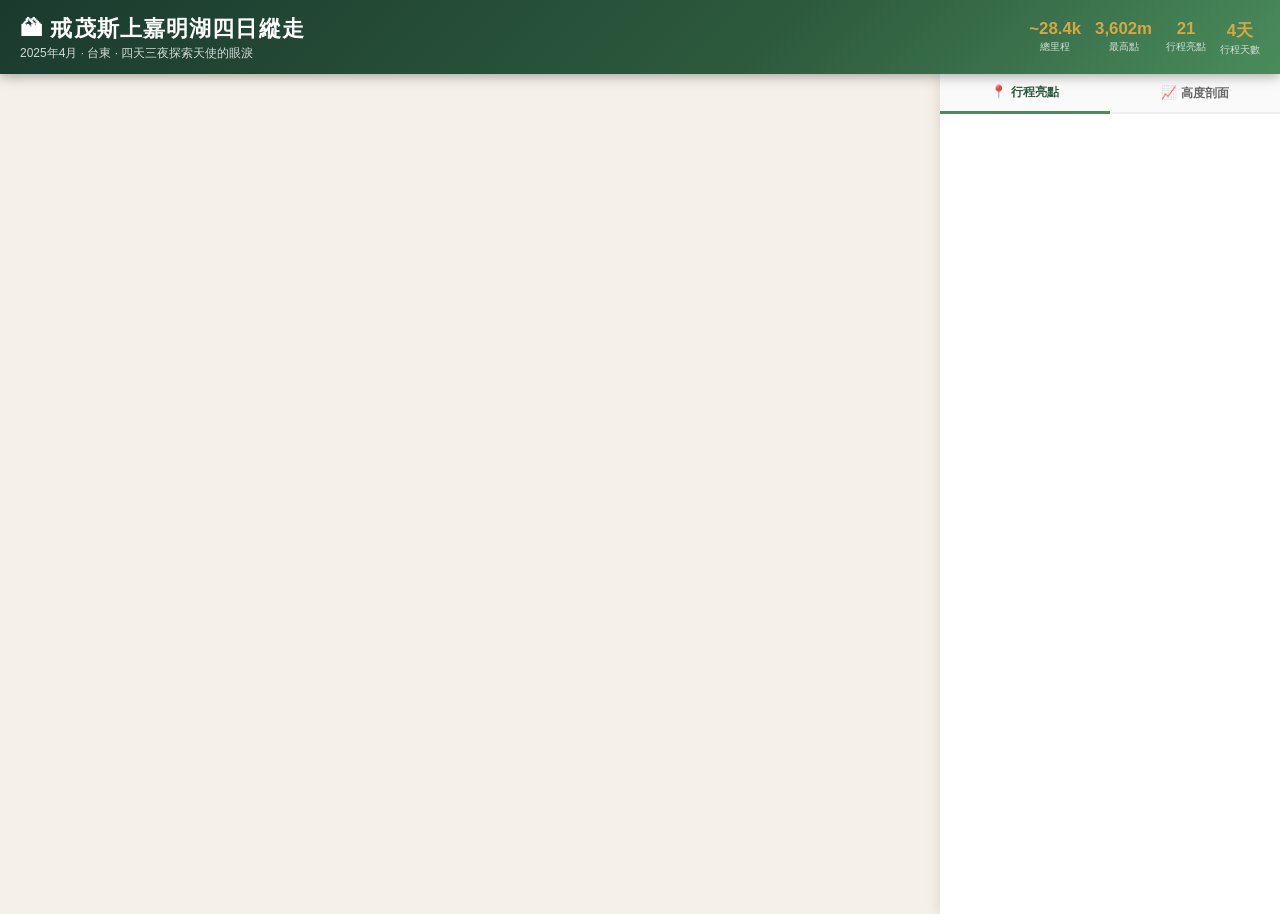
==== jiaminglake.html @ 5e531844 "Add files via upload" ====
<!DOCTYPE html>
<html lang="zh-TW">
<head>
<meta charset="UTF-8">
<meta name="viewport" content="width=device-width, initial-scale=1.0">
<title>2025 戒茂斯上嘉明湖四日縱走</title>
<link rel="stylesheet" href="https://cdnjs.cloudflare.com/ajax/libs/leaflet/1.9.4/leaflet.min.css"/>
<link rel="stylesheet" href="jiaminglake.css"/>
</head>
<body>
<header class="site-header">
  <div class="header-title">
    <h1>🏔 戒茂斯上嘉明湖四日縱走</h1>
    <p>2025年4月 · 台東 · 四天三夜探索天使的眼淚</p>
  </div>
  <div class="header-stats">
    <div class="stat"><span class="stat-val">~28.4k</span><span class="stat-lbl">總里程</span></div>
    <div class="stat"><span class="stat-val">3,602m</span><span class="stat-lbl">最高點</span></div>
    <div class="stat"><span class="stat-val">21</span><span class="stat-lbl">行程亮點</span></div>
    <div class="stat"><span class="stat-val">4天</span><span class="stat-lbl">行程天數</span></div>
  </div>
</header>

<div class="app">
  <div id="map"></div>
  <aside class="side" id="side-panel">
    <div class="tabs">
      <button class="tab-btn active" data-tab="waypoints">📍 行程亮點</button>
      <button class="tab-btn" data-tab="elevation">📈 高度剖面</button>
    </div>
    <div class="tab-pane active" id="tab-waypoints"><div class="wp-list" id="wp-list"></div></div>
    <div class="tab-pane" id="tab-elevation" style="flex-direction:column">
      <div class="chart-wrap">
        <h4>
          ⛰ 高度剖面
          <span class="chart-hint" id="chart-hint">點擊地標可標記於此</span>
        </h4>
        <div class="chart-container">
          <canvas id="elev-chart"></canvas>
          <svg id="chart-overlay"></svg>
        </div>
      </div>
      <div id="elev-wp-detail" style="display:none;padding:12px 14px 14px;border-top:1px solid #eee;flex:1;overflow-y:auto;">
        <div style="display:flex;align-items:flex-start;gap:10px;margin-bottom:8px;">
          <div id="elev-wp-dot" style="width:32px;height:32px;border-radius:50%;flex-shrink:0;display:flex;align-items:center;justify-content:center;font-size:.62rem;font-weight:700;color:#fff;margin-top:2px;"></div>
          <div style="flex:1;min-width:0;">
            <div id="elev-wp-name" style="font-size:.95rem;font-weight:700;color:var(--forest);line-height:1.3;"></div>
            <div id="elev-wp-meta" style="font-size:.72rem;color:var(--muted);margin-top:3px;display:flex;gap:10px;flex-wrap:wrap;"></div>
          </div>
          <div class="elev-wp-nav">
            <button id="elev-nav-prev" class="wp-nav-btn" aria-label="上一點">‹<span class="wp-nav-label"> 上一點</span></button>
            <button id="elev-nav-next" class="wp-nav-btn" aria-label="下一點"><span class="wp-nav-label">下一點 </span>›</button>
          </div>
        </div>
        <div id="elev-wp-desc" style="font-size:.78rem;color:#444;line-height:1.7;"></div>

        <!-- 高度剖面彈窗自己的照片區塊 (與照片彈窗各自獨立) -->
        <div style="margin-top:14px;">
          <div id="elev-photo-img-wrap" class="photo-img-wrap">
            <button class="photo-nav prev" id="elev-photo-prev" aria-label="上一張">&#8249;</button>
            <img id="elev-photo-img" src="" alt="">
            <button class="photo-nav next" id="elev-photo-next" aria-label="下一張">&#8250;</button>
            <button id="elev-photo-add-btn" class="photo-add-floating-btn" title="新增此標記點的照片">➕</button>
            <button id="elev-photo-edit-btn" class="photo-edit-floating-btn" title="編輯這張照片">✏️</button>
            <button id="elev-photo-delete-btn" class="photo-delete-floating-btn" title="刪除此張照片">🗑</button>
          </div>
          <div id="elev-photo-dots" class="photo-dots-row"></div>
          <div class="photo-content-wrap">
            <div id="elev-photo-title"></div>
            <div id="elev-photo-body"></div>
          </div>
        </div>
      </div>
      <div id="elev-wp-empty" style="padding:24px 14px;text-align:center;color:var(--muted);font-size:.78rem;flex:1;display:flex;align-items:center;justify-content:center;">
        👆 點擊任一地標，在此查看詳細資訊
      </div>
    </div>
  </aside>
</div>
<button class="drawer-toggle" id="drawer-toggle">📋</button>

<!-- Photo Modal -->
<div id="photo-modal" role="dialog" aria-modal="true">
  <div id="photo-modal-box">
    <!-- 頂部 Header -->
    <div id="photo-modal-header">
      <div id="photo-modal-title-wrap">
        <h2 id="photo-modal-title"></h2>
        <div id="photo-modal-meta"></div>
      </div>
      <div id="photo-modal-nav">
        <button id="wp-nav-prev" class="wp-nav-btn" aria-label="上一點">‹<span class="wp-nav-label"> 上一點</span></button>
        <button id="wp-nav-next" class="wp-nav-btn" aria-label="下一點"><span class="wp-nav-label">下一點 </span>›</button>
        <button id="btn-open-edit-modal" class="wp-nav-btn" aria-label="編輯地標">✏️<span class="wp-nav-label"> 編輯</span></button>
      </div>
      <button id="photo-modal-close" aria-label="關閉">✕</button>
    </div>
    
    <!-- 滾動內容區域 -->
    <div id="photo-modal-scrollable">
      <!-- 地標描述 (獨立段落) -->
      <div id="photo-modal-desc" class="waypoint-description"></div>

      <!-- 照片展示區 -->
      <div id="photo-modal-img-wrap" class="photo-img-wrap">
        <button class="photo-nav prev" id="photo-prev" aria-label="上一張">&#8249;</button>
        <img id="photo-modal-img" src="" alt="">
        <button class="photo-nav next" id="photo-next" aria-label="下一張">&#8250;</button>
        <!-- 新增此標記點的照片 (照片上浮動按鈕) -->
        <button id="btn-open-upload-modal" class="photo-add-floating-btn" title="新增此標記點的照片">➕</button>
        <!-- 編輯這張照片 (照片上浮動按鈕) -->
        <button id="photo-modal-edit-btn" class="photo-edit-floating-btn" title="編輯這張照片">✏️</button>
        <!-- 刪除此張照片 (照片上浮動按鈕) -->
        <button id="photo-modal-delete-btn" class="photo-delete-floating-btn" title="刪除此張照片">🗑</button>
      </div>

      <!-- 點點 (盡量貼近照片) -->
      <div id="photo-modal-dots" class="photo-dots-row"></div>

      <!-- 照片標題與照片段落文案 (貼近照片) -->
      <div class="photo-content-wrap">
        <div id="photo-modal-photo-title"></div>
        <div id="photo-modal-photo-body"></div>
      </div>
    </div>
  </div>
</div>

<!-- Upload Photo Modal (上傳照片 Popup) -->
<div id="upload-modal" role="dialog" aria-modal="true">
  <div id="upload-modal-box">
    <button id="upload-modal-close" aria-label="關閉">✕</button>
    <h3>➕ 新增地標照片</h3>
    <div class="form-group">
      <label for="upload-image">選擇照片</label>
      <input type="file" id="upload-image" accept="image/*" />
    </div>
    <div class="form-group">
      <label for="upload-drive-url">或貼上 Google Drive 檔案分享連結（選填，二擇一）</label>
      <input type="text" id="upload-drive-url" placeholder="https://drive.google.com/file/d/xxxx/view" />
    </div>
    <div class="form-group">
      <label for="upload-title">照片標題</label>
      <input type="text" id="upload-title" placeholder="例如: 登頂紀念、登山口合照" />
    </div>
    <div class="form-group">
      <label for="upload-body">說明文案</label>
      <textarea id="upload-body" placeholder="請輸入對該照片的說明或文字紀錄..."></textarea>
    </div>
    <button id="upload-submit" class="btn-submit">上傳並存檔</button>
    <div id="upload-status" class="upload-status"></div>
  </div>
</div>

<!-- Edit Waypoint Modal (編輯地標 Popup) -->
<div id="edit-modal" role="dialog" aria-modal="true">
  <div id="edit-modal-box">
    <button id="edit-modal-close" aria-label="關閉">✕</button>
    <h3>✏️ 編輯地標</h3>
    <div class="form-group">
      <label for="edit-name">地標名稱</label>
      <input type="text" id="edit-name" />
    </div>
    <div class="form-group">
      <label for="edit-day">所屬天數</label>
      <select id="edit-day">
        <option value="D0">D0 交通日</option>
        <option value="D1">D1 戒茂斯段</option>
        <option value="D2">D2 向上深入</option>
        <option value="D3">D3 嘉明湖日</option>
        <option value="D4">D4 向陽下撤</option>
      </select>
    </div>
    <div class="form-group">
      <label for="edit-time">時間</label>
      <input type="text" id="edit-time" placeholder="例如: 8:00" />
    </div>
    <div class="form-group">
      <label for="edit-km">里程 (km)</label>
      <input type="text" id="edit-km" placeholder="例如: 10.2k" />
    </div>
    <div class="form-group">
      <label for="edit-elevation">海拔</label>
      <input type="text" id="edit-elevation" placeholder="例如: 2771m" />
    </div>
    <div class="form-group">
      <label for="edit-desc">故事內容</label>
      <textarea id="edit-desc" class="tall"></textarea>
    </div>
    <button id="edit-submit" class="btn-submit">儲存修改</button>
    <div id="edit-status" class="upload-status"></div>
  </div>
</div>

<!-- Edit Photo Modal (編輯照片 Popup) -->
<div id="edit-photo-modal" role="dialog" aria-modal="true">
  <div id="edit-photo-modal-box">
    <button id="edit-photo-modal-close" aria-label="關閉">✕</button>
    <h3>✏️ 編輯照片</h3>
    <div class="form-group">
      <label for="edit-photo-image">更換照片（選填，留空則保留原圖）</label>
      <input type="file" id="edit-photo-image" accept="image/*" />
    </div>
    <div class="form-group">
      <label for="edit-photo-drive-url">或貼上 Google Drive 檔案分享連結（選填，二擇一）</label>
      <input type="text" id="edit-photo-drive-url" placeholder="https://drive.google.com/file/d/xxxx/view" />
    </div>
    <div class="form-group">
      <label for="edit-photo-title">照片標題</label>
      <input type="text" id="edit-photo-title" placeholder="例如: 登頂紀念、登山口合照" />
    </div>
    <div class="form-group">
      <label for="edit-photo-body">說明文案</label>
      <textarea id="edit-photo-body" placeholder="請輸入對該照片的說明或文字紀錄..."></textarea>
    </div>
    <button id="edit-photo-submit" class="btn-submit">儲存修改</button>
    <div id="edit-photo-status" class="upload-status"></div>
  </div>
</div>

<!-- Libraries -->
<script src="https://cdnjs.cloudflare.com/ajax/libs/leaflet/1.9.4/leaflet.min.js"></script>
<script src="https://cdnjs.cloudflare.com/ajax/libs/Chart.js/4.4.1/chart.umd.min.js"></script>
<!-- Data (generated by: node build.js) -->
<script src="waypoint-data.js"></script>
<!-- App -->
<script src="jiaminglake.js"></script>
</body>
</html>
---- jiaminglake.css ----
*,
*::before,
*::after {
  box-sizing: border-box;
  margin: 0;
  padding: 0
}

:root {
  --forest: #1a3a2e;
  --peak: #2d5a3d;
  --trail: #4a8c5c;
  --cream: #f5f0e8;
  --text: #2c2c2c;
  --muted: #666;
  --accent: #d4a843;
}

html,
body {
  height: 100%;
  font-family: "Noto Sans TC", "PingFang TC", "Microsoft JhengHei", sans-serif;
  background: var(--cream);
  color: var(--text)
}

.site-header {
  background: linear-gradient(135deg, var(--forest) 0%, var(--peak) 60%, var(--trail) 100%);
  color: #fff;
  padding: 14px 20px 12px;
  display: flex;
  align-items: center;
  justify-content: space-between;
  gap: 12px;
  flex-wrap: wrap;
  box-shadow: 0 2px 12px rgba(0, 0, 0, .35);
  position: relative;
  z-index: 900;
}

.header-title h1 {
  font-size: clamp(1rem, 3vw, 1.4rem);
  font-weight: 700;
  letter-spacing: .05em;
  line-height: 1.3
}

.header-title p {
  font-size: .75rem;
  opacity: .8;
  margin-top: 2px
}

.header-stats {
  display: flex;
  gap: 14px;
  flex-wrap: wrap
}

.stat {
  text-align: center
}

.stat-val {
  font-size: 1.05rem;
  font-weight: 700;
  color: var(--accent)
}

.stat-lbl {
  font-size: .65rem;
  opacity: .75;
  display: block;
  margin-top: 1px
}

.app {
  display: flex;
  flex-direction: column;
  height: calc(100vh - 56px)
}

@media(min-width:768px) {
  .app {
    flex-direction: row;
    height: calc(100vh - 60px)
  }
}

#map {
  flex: 1;
  min-height: 300px
}

.side {
  width: 100%;
  background: #fff;
  display: flex;
  flex-direction: column;
  box-shadow: -2px 0 12px rgba(0, 0, 0, .1);
  overflow: hidden;
}

@media(min-width:768px) {
  .side {
    width: 340px;
    min-width: 280px;
    max-width: 380px
  }
}

.tabs {
  display: flex;
  border-bottom: 2px solid #eee;
  background: #fafafa
}

.tab-btn {
  flex: 1;
  padding: 10px 4px;
  font-size: .78rem;
  font-weight: 600;
  border: none;
  background: none;
  cursor: pointer;
  color: var(--muted);
}

.tab-btn.active {
  color: var(--peak);
  border-bottom: 3px solid var(--trail);
  margin-bottom: -2px
}

.tab-pane {
  display: none;
  flex: 1;
  overflow-y: auto;
  flex-direction: column
}

.tab-pane.active {
  display: flex
}

.chart-wrap {
  padding: 14px 14px 4px;
  flex-shrink: 0;
  position: relative
}

.chart-wrap h4 {
  font-size: .8rem;
  color: var(--muted);
  margin-bottom: 6px;
  font-weight: 600;
  display: flex;
  align-items: center;
  justify-content: space-between;
  flex-wrap: wrap;
  gap: 4px
}

.chart-hint {
  font-size: .7rem;
  color: var(--muted);
  font-weight: 400
}

.chart-container {
  position: relative;
  height: 150px
}

#elev-chart {
  width: 100% !important;
  height: 150px !important
}

/* overlay for markers */
#chart-overlay {
  position: absolute;
  top: 0;
  left: 0;
  width: 100%;
  height: 100%;
  pointer-events: none;
  overflow: visible
}

.wp-list {
  padding: 0 10px 10px
}

.day-group {
  margin-top: 12px
}

.day-label {
  font-size: .7rem;
  font-weight: 700;
  letter-spacing: .08em;
  color: #fff;
  padding: 3px 10px;
  border-radius: 20px;
  display: inline-block;
  margin-bottom: 6px;
}

.wp-card {
  display: flex;
  align-items: flex-start;
  gap: 10px;
  padding: 9px 10px;
  border-radius: 8px;
  cursor: pointer;
  transition: background .15s;
  border: 1px solid transparent;
  margin-bottom: 4px;
}

.wp-card:hover,
.wp-card.active {
  background: var(--cream);
  border-color: #ddd
}

.wp-dot {
  width: 30px;
  height: 30px;
  border-radius: 50%;
  flex-shrink: 0;
  display: flex;
  align-items: center;
  justify-content: center;
  font-size: .62rem;
  font-weight: 700;
  color: #fff;
}

.wp-info {
  flex: 1;
  min-width: 0
}

.wp-name {
  font-size: .82rem;
  font-weight: 700;
  line-height: 1.3
}

.wp-meta {
  font-size: .7rem;
  color: var(--muted);
  margin-top: 2px;
  display: flex;
  gap: 8px;
  flex-wrap: wrap
}

.wp-desc {
  font-size: .72rem;
  color: #555;
  margin-top: 3px
}

.lf-popup-title {
  font-weight: 700;
  font-size: .9rem;
  color: var(--forest);
  margin-bottom: 4px
}

.lf-popup-row {
  font-size: .78rem;
  color: #444;
  margin: 2px 0
}

.lf-popup-desc {
  font-size: .75rem;
  color: #666;
  margin-top: 6px;
  font-style: italic;
  border-top: 1px solid #eee;
  padding-top: 6px
}

/* Photo Modal Redesign */
#photo-modal {
  display: none;
  position: fixed;
  inset: 0;
  z-index: 2000;
  background: rgba(0, 0, 0, 0.45);
  backdrop-filter: blur(4px);
  align-items: center;
  justify-content: center;
}

#photo-modal.open {
  display: flex;
}

#photo-modal-box {
  background: #fff;
  border-radius: 16px;
  width: 620px;
  max-width: 92vw;
  height: 700px;
  max-height: 90vh;
  padding: 24px;
  box-shadow: 0 16px 48px rgba(0, 0, 0, 0.18);
  position: relative;
  font-family: inherit;
  display: flex;
  flex-direction: column;
  overflow: hidden;
}

#photo-modal-header {
  display: flex;
  align-items: flex-start;
  justify-content: space-between;
  border-bottom: 1px solid #f0f0f0;
  padding-bottom: 12px;
  margin-bottom: 14px;
  flex-shrink: 0;
}

#photo-modal-title-wrap {
  flex: 1;
  min-width: 0;
  padding-right: 48px;
}

#photo-modal-title {
  font-size: 1.25rem;
  font-weight: 700;
  color: var(--forest);
  margin: 0 0 4px 0;
  line-height: 1.3;
}

#photo-modal-meta {
  font-size: 0.78rem;
  color: var(--muted);
  font-weight: 500;
  display: flex;
  gap: 12px;
  flex-wrap: wrap;
}

#photo-modal-nav {
  display: flex;
  gap: 6px;
  align-items: center;
  margin-right: 28px;
}

.elev-wp-nav {
  display: flex;
  gap: 6px;
  align-items: center;
  flex-shrink: 0;
}

.wp-nav-btn {
  background: #f5f5f5;
  border: 1px solid #e2e8f0;
  border-radius: 6px;
  padding: 4px 10px;
  font-size: 0.72rem;
  font-weight: 600;
  color: #555;
  cursor: pointer;
  transition: all 0.2s;
}

.wp-nav-btn:hover:not(:disabled) {
  background: var(--peak);
  color: #fff;
  border-color: var(--peak);
}

.wp-nav-btn:disabled {
  opacity: 0.4;
  cursor: not-allowed;
}

#photo-modal-close {
  position: absolute;
  top: 18px;
  right: 18px;
  background: none;
  border: none;
  font-size: 1.3rem;
  cursor: pointer;
  color: #aaa;
  transition: color 0.2s;
  z-index: 30;
}

#photo-modal-close:hover {
  color: #333;
}

/* 滾動內容區域與滾動條樣式 */
#photo-modal-scrollable {
  flex: 1;
  overflow-y: auto;
  padding-right: 8px;
}

#photo-modal-scrollable::-webkit-scrollbar {
  width: 6px;
}

#photo-modal-scrollable::-webkit-scrollbar-track {
  background: #f8f9fa;
  border-radius: 3px;
}

#photo-modal-scrollable::-webkit-scrollbar-thumb {
  background: #cbd5e1;
  border-radius: 3px;
}

#photo-modal-scrollable::-webkit-scrollbar-thumb:hover {
  background: #94a3b8;
}

.waypoint-description {
  font-size: 0.85rem;
  line-height: 1.6;
  color: #475569;
  margin-bottom: 16px;
  white-space: pre-line;
}

/* 照片展示區 */
.photo-img-wrap {
  position: relative;
  background: #f8fafc;
  border: 1px solid #f1f5f9;
  border-radius: 12px;
  overflow: hidden;
  height: 320px;
  display: flex;
  align-items: center;
  justify-content: center;
  flex-shrink: 0;
}

.photo-img-wrap img {
  max-width: 100%;
  max-height: 100%;
  object-fit: contain;
  display: block;
}

.photo-nav {
  position: absolute;
  top: 50%;
  transform: translateY(-50%);
  background: rgba(15, 23, 42, 0.45);
  color: #fff;
  border: none;
  border-radius: 50%;
  width: 36px;
  height: 36px;
  font-size: 1.4rem;
  cursor: pointer;
  display: flex;
  align-items: center;
  justify-content: center;
  opacity: 0;
  transition: all 0.25s;
  z-index: 10;
}

.photo-nav.prev {
  left: 12px;
}

.photo-nav.next {
  right: 12px;
}

.photo-img-wrap:hover .photo-nav {
  opacity: 0.85;
}

.photo-nav:hover {
  background: rgba(15, 23, 42, 0.8) !important;
  opacity: 1 !important;
  transform: translateY(-50%) scale(1.05);
}

.photo-delete-floating-btn {
  position: absolute;
  bottom: 12px;
  right: 12px;
  background: rgba(15, 23, 42, 0.5);
  backdrop-filter: blur(4px);
  color: #fff;
  border: none;
  width: 32px;
  height: 32px;
  border-radius: 50%;
  display: flex;
  align-items: center;
  justify-content: center;
  cursor: pointer;
  font-size: 0.95rem;
  opacity: 0;
  transition: all 0.25s;
  z-index: 10;
}

.photo-img-wrap:hover .photo-delete-floating-btn {
  opacity: 0.7;
}

.photo-delete-floating-btn:hover {
  opacity: 1 !important;
  background: #ef4444;
  transform: scale(1.05);
}

.photo-add-floating-btn {
  position: absolute;
  top: 12px;
  left: 12px;
  background: rgba(15, 23, 42, 0.45);
  backdrop-filter: blur(4px);
  color: #fff;
  border: none;
  width: 30px;
  height: 30px;
  border-radius: 50%;
  display: flex;
  align-items: center;
  justify-content: center;
  cursor: pointer;
  font-size: 0.85rem;
  opacity: 0.55;
  transition: all 0.25s;
  z-index: 10;
}

.photo-add-floating-btn:hover {
  opacity: 1;
  background: var(--peak);
  transform: scale(1.05);
}

.photo-edit-floating-btn {
  position: absolute;
  top: 12px;
  right: 12px;
  background: rgba(15, 23, 42, 0.45);
  backdrop-filter: blur(4px);
  color: #fff;
  border: none;
  width: 30px;
  height: 30px;
  border-radius: 50%;
  display: flex;
  align-items: center;
  justify-content: center;
  cursor: pointer;
  font-size: 0.85rem;
  opacity: 0.55;
  transition: all 0.25s;
  z-index: 10;
}

.photo-edit-floating-btn:hover {
  opacity: 1;
  background: var(--peak);
  transform: scale(1.05);
}

.photo-dots-row {
  display: flex;
  justify-content: center;
  gap: 6px;
  margin: 10px 0 14px 0;
  flex-shrink: 0;
}

.photo-dot {
  width: 8px;
  height: 8px;
  border-radius: 50%;
  background: #cbd5e1;
  cursor: pointer;
  transition: all 0.2s;
}

.photo-dot.active {
  background: var(--peak);
  transform: scale(1.2);
}

.photo-content-wrap {
  background: #f8fafc;
  border-radius: 8px;
  padding: 14px;
  margin-bottom: 16px;
  border-left: 3px solid var(--trail);
}

#photo-modal-photo-title,
#elev-photo-title {
  font-weight: 700;
  font-size: 0.9rem;
  color: #1e293b;
  margin-bottom: 6px;
  line-height: 1.4;
}

#photo-modal-photo-body,
#elev-photo-body {
  font-size: 0.8rem;
  color: #475569;
  line-height: 1.6;
  white-space: pre-wrap;
}

/* 新增照片的彈窗 (Upload Modal) / 編輯地標的彈窗 (Edit Modal) / 編輯照片的彈窗 (Edit Photo Modal) */
#upload-modal,
#edit-modal,
#edit-photo-modal {
  position: fixed;
  inset: 0;
  z-index: 2500;
  background: rgba(0, 0, 0, 0.45);
  backdrop-filter: blur(4px);
  display: none;
  align-items: center;
  justify-content: center;
}

#upload-modal.open,
#edit-modal.open,
#edit-photo-modal.open {
  display: flex;
}

#upload-modal-box,
#edit-modal-box,
#edit-photo-modal-box {
  background: #fff;
  border-radius: 16px;
  width: 440px;
  max-width: 90vw;
  padding: 24px;
  box-shadow: 0 20px 50px rgba(0, 0, 0, 0.22);
  position: relative;
}

#edit-modal-box {
  width: 520px;
}

#upload-modal-close,
#edit-modal-close,
#edit-photo-modal-close {
  position: absolute;
  top: 16px;
  right: 18px;
  background: none;
  border: none;
  font-size: 1.4rem;
  cursor: pointer;
  color: #cbd5e1;
  transition: color 0.2s;
}

#upload-modal-close:hover,
#edit-modal-close:hover,
#edit-photo-modal-close:hover {
  color: #334155;
}

#upload-modal h3,
#edit-modal h3,
#edit-photo-modal h3 {
  font-size: 1.1rem;
  font-weight: 700;
  color: var(--forest);
  margin: 0 0 18px 0;
}

.form-group {
  margin-bottom: 12px;
}

.form-group label {
  display: block;
  font-size: 0.75rem;
  font-weight: 600;
  color: var(--muted);
  margin-bottom: 6px;
}

.form-group input[type="text"],
.form-group textarea,
.form-group input[type="file"],
.form-group select {
  width: 100%;
  padding: 8px 12px;
  font-size: 0.8rem;
  border: 1px solid #cbd5e1;
  border-radius: 6px;
  font-family: inherit;
  transition: border-color 0.2s;
}

.form-group input[type="file"] {
  border: none;
  padding: 0;
}

.form-group input[type="text"]:focus,
.form-group textarea:focus,
.form-group select:focus {
  border-color: var(--trail);
  outline: none;
}

.form-group textarea {
  resize: vertical;
  min-height: 80px;
}

.form-group textarea.tall {
  min-height: 220px;
}

.btn-submit {
  background: var(--peak);
  color: #fff;
  border: none;
  padding: 10px 16px;
  border-radius: 6px;
  font-size: 0.8rem;
  font-weight: 600;
  cursor: pointer;
  width: 100%;
  margin-top: 8px;
  transition: background 0.2s;
}

.btn-submit:hover {
  background: var(--forest);
}

.upload-status {
  margin-top: 8px;
  font-size: 0.72rem;
  text-align: center;
  font-weight: 600;
}

.upload-status.success {
  color: #16a34a;
}

.upload-status.error {
  color: #ef4444;
}

/* Fix Leaflet popup close button */
.leaflet-popup-close-button {
  pointer-events: auto
}

.leaflet-popup-close-button a,
.leaflet-popup-close-button {
  text-decoration: none !important
}

a.leaflet-popup-close-button {
  display: flex;
  align-items: center;
  justify-content: center
}

.drawer-toggle {
  display: none;
  position: fixed;
  bottom: 20px;
  right: 20px;
  z-index: 950;
  background: var(--forest);
  color: #fff;
  border: none;
  width: 52px;
  height: 52px;
  border-radius: 50%;
  font-size: 1.4rem;
  cursor: pointer;
  box-shadow: 0 4px 16px rgba(0, 0, 0, .3);
  align-items: center;
  justify-content: center;
}

@media(max-width:767px) {
  .drawer-toggle {
    display: flex;
    z-index: 2600;
  }

  /* 側面板改為右下角按鈕直接切換的全螢幕彈窗，不再是貼底拖曳的抽屜 */
  .side {
    display: none;
    position: fixed;
    inset: 0;
    z-index: 1900;
    height: auto;
    border-radius: 0;
    box-shadow: none;
  }

  .side.open {
    display: flex;
  }

  .tabs {
    display: none;
  }

  /* 照片彈窗：縮小字級、圖片比例，讓一屏內能看到所有內容 */
  #photo-modal-box {
    padding: 14px;
    height: auto;
  }

  #photo-modal-header {
    padding-bottom: 8px;
    margin-bottom: 8px;
    align-items: center;
  }

  #photo-modal-title-wrap {
    padding-right: 8px;
  }

  #photo-modal-title {
    font-size: 1rem;
    margin-bottom: 2px;
  }

  #photo-modal-meta {
    font-size: 0.68rem;
    gap: 8px;
  }

  #photo-modal-nav {
    gap: 4px;
    margin-right: 0;
  }

  /* 關閉按鈕改回正常排版流，避免與編輯／上一點下一點按鈕重疊 */
  #photo-modal-close {
    position: static;
    top: auto;
    right: auto;
    margin-left: 6px;
    flex-shrink: 0;
    font-size: 1.1rem;
  }

  .wp-nav-btn {
    font-size: 0.9rem;
    padding: 4px 7px;
  }

  .wp-nav-label {
    display: none;
  }

  .waypoint-description {
    font-size: 0.76rem;
    margin-bottom: 10px;
    line-height: 1.5;
  }

  .photo-img-wrap {
    height: 180px;
  }

  .photo-dots-row {
    margin: 6px 0 8px 0;
  }

  .photo-content-wrap {
    padding: 10px;
    margin-bottom: 10px;
  }

  #photo-modal-photo-title,
  #elev-photo-title {
    font-size: 0.8rem;
    margin-bottom: 4px;
  }

  #photo-modal-photo-body,
  #elev-photo-body {
    font-size: 0.72rem;
    line-height: 1.5;
  }

  /* 頂部標題區：只保留一行標題，隱藏副標題與統計數字 */
  .site-header {
    padding: 10px 14px;
  }

  .header-title p,
  .header-stats {
    display: none;
  }

  .app {
    height: calc(100vh - 42px);
  }
}
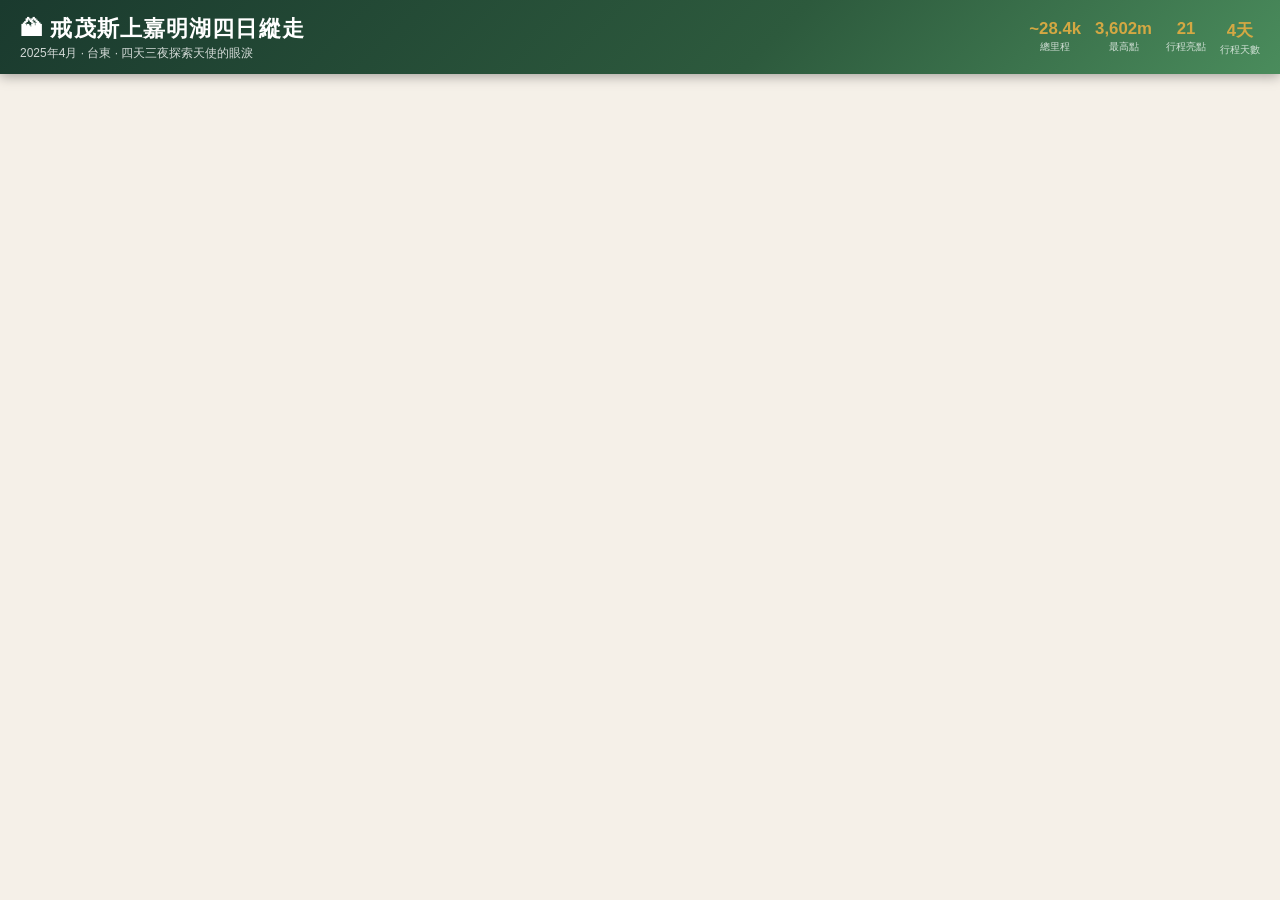
==== commit 0f2bcc74: "改以「照片 + 故事」為主軸，並移除右側選單 - 地標的故事文字全部搬進照片說明，長文依語意切成多段、每段一張照片   (27 個地標、照片 10 → 55 張，新增的 45 張先用佔位圖，之後再換成" ====
--- a/jiaminglake.html
+++ b/jiaminglake.html
@@ -23,104 +23,66 @@
 
 <div class="app">
   <div id="map"></div>
-  <aside class="side" id="side-panel">
-    <div class="tabs">
-      <button class="tab-btn active" data-tab="waypoints">📍 行程亮點</button>
-      <button class="tab-btn" data-tab="elevation">📈 高度剖面</button>
-    </div>
-    <div class="tab-pane active" id="tab-waypoints"><div class="wp-list" id="wp-list"></div></div>
-    <div class="tab-pane" id="tab-elevation" style="flex-direction:column">
-      <div class="chart-wrap">
-        <h4>
-          ⛰ 高度剖面
-          <span class="chart-hint" id="chart-hint">點擊地標可標記於此</span>
-        </h4>
+</div>
+
+<!-- Photo Modal -->
+<div id="photo-modal" role="dialog" aria-modal="true">
+  <div id="photo-modal-box">
+    <!-- 頂部 Header：標題與「編輯地標」放在一起 -->
+    <div id="photo-modal-header">
+      <div id="photo-modal-title-wrap">
+        <h2 id="photo-modal-title"></h2>
+        <button id="btn-open-edit-modal" class="title-edit-btn" aria-label="編輯地標" title="編輯地標">✏️</button>
+      </div>
+      <button id="photo-modal-close" aria-label="關閉">✕</button>
+    </div>
+
+    <!-- 導覽與地標數值：手機上會併成同一列（見 CSS 的 display:contents 網格） -->
+    <div id="wp-header-block">
+      <!-- 上一點／下一點：好點不易誤觸的大按鈕 -->
+      <div id="photo-modal-nav">
+        <button id="wp-nav-prev" class="wp-nav-btn" aria-label="上一點">‹<span class="wp-nav-label"> 上一點</span></button>
+        <button id="wp-nav-next" class="wp-nav-btn" aria-label="下一點"><span class="wp-nav-label">下一點 </span>›</button>
+      </div>
+
+      <!-- 距離／時間／海拔 與高度剖面整合為同一區塊 -->
+      <div id="wp-profile-panel">
+        <div id="photo-modal-meta" class="wp-stats"></div>
         <div class="chart-container">
           <canvas id="elev-chart"></canvas>
           <svg id="chart-overlay"></svg>
         </div>
       </div>
-      <div id="elev-wp-detail" style="display:none;padding:12px 14px 14px;border-top:1px solid #eee;flex:1;overflow-y:auto;">
-        <div style="display:flex;align-items:flex-start;gap:10px;margin-bottom:8px;">
-          <div id="elev-wp-dot" style="width:32px;height:32px;border-radius:50%;flex-shrink:0;display:flex;align-items:center;justify-content:center;font-size:.62rem;font-weight:700;color:#fff;margin-top:2px;"></div>
-          <div style="flex:1;min-width:0;">
-            <div id="elev-wp-name" style="font-size:.95rem;font-weight:700;color:var(--forest);line-height:1.3;"></div>
-            <div id="elev-wp-meta" style="font-size:.72rem;color:var(--muted);margin-top:3px;display:flex;gap:10px;flex-wrap:wrap;"></div>
-          </div>
-          <div class="elev-wp-nav">
-            <button id="elev-nav-prev" class="wp-nav-btn" aria-label="上一點">‹<span class="wp-nav-label"> 上一點</span></button>
-            <button id="elev-nav-next" class="wp-nav-btn" aria-label="下一點"><span class="wp-nav-label">下一點 </span>›</button>
-          </div>
-        </div>
-        <div id="elev-wp-desc" style="font-size:.78rem;color:#444;line-height:1.7;"></div>
-
-        <!-- 高度剖面彈窗自己的照片區塊 (與照片彈窗各自獨立) -->
-        <div style="margin-top:14px;">
-          <div id="elev-photo-img-wrap" class="photo-img-wrap">
-            <button class="photo-nav prev" id="elev-photo-prev" aria-label="上一張">&#8249;</button>
-            <img id="elev-photo-img" src="" alt="">
-            <button class="photo-nav next" id="elev-photo-next" aria-label="下一張">&#8250;</button>
-            <button id="elev-photo-add-btn" class="photo-add-floating-btn" title="新增此標記點的照片">➕</button>
-            <button id="elev-photo-edit-btn" class="photo-edit-floating-btn" title="編輯這張照片">✏️</button>
-            <button id="elev-photo-delete-btn" class="photo-delete-floating-btn" title="刪除此張照片">🗑</button>
-          </div>
-          <div id="elev-photo-dots" class="photo-dots-row"></div>
-          <div class="photo-content-wrap">
-            <div id="elev-photo-title"></div>
-            <div id="elev-photo-body"></div>
-          </div>
-        </div>
-      </div>
-      <div id="elev-wp-empty" style="padding:24px 14px;text-align:center;color:var(--muted);font-size:.78rem;flex:1;display:flex;align-items:center;justify-content:center;">
-        👆 點擊任一地標，在此查看詳細資訊
-      </div>
-    </div>
-  </aside>
-</div>
-<button class="drawer-toggle" id="drawer-toggle">📋</button>
-
-<!-- Photo Modal -->
-<div id="photo-modal" role="dialog" aria-modal="true">
-  <div id="photo-modal-box">
-    <!-- 頂部 Header -->
-    <div id="photo-modal-header">
-      <div id="photo-modal-title-wrap">
-        <h2 id="photo-modal-title"></h2>
-        <div id="photo-modal-meta"></div>
-      </div>
-      <div id="photo-modal-nav">
-        <button id="wp-nav-prev" class="wp-nav-btn" aria-label="上一點">‹<span class="wp-nav-label"> 上一點</span></button>
-        <button id="wp-nav-next" class="wp-nav-btn" aria-label="下一點"><span class="wp-nav-label">下一點 </span>›</button>
-        <button id="btn-open-edit-modal" class="wp-nav-btn" aria-label="編輯地標">✏️<span class="wp-nav-label"> 編輯</span></button>
-      </div>
-      <button id="photo-modal-close" aria-label="關閉">✕</button>
-    </div>
-    
+    </div>
+
     <!-- 滾動內容區域 -->
     <div id="photo-modal-scrollable">
       <!-- 地標描述 (獨立段落) -->
       <div id="photo-modal-desc" class="waypoint-description"></div>
 
-      <!-- 照片展示區 -->
-      <div id="photo-modal-img-wrap" class="photo-img-wrap">
-        <button class="photo-nav prev" id="photo-prev" aria-label="上一張">&#8249;</button>
-        <img id="photo-modal-img" src="" alt="">
-        <button class="photo-nav next" id="photo-next" aria-label="下一張">&#8250;</button>
-        <!-- 新增此標記點的照片 (照片上浮動按鈕) -->
-        <button id="btn-open-upload-modal" class="photo-add-floating-btn" title="新增此標記點的照片">➕</button>
-        <!-- 編輯這張照片 (照片上浮動按鈕) -->
-        <button id="photo-modal-edit-btn" class="photo-edit-floating-btn" title="編輯這張照片">✏️</button>
-        <!-- 刪除此張照片 (照片上浮動按鈕) -->
-        <button id="photo-modal-delete-btn" class="photo-delete-floating-btn" title="刪除此張照片">🗑</button>
-      </div>
-
-      <!-- 點點 (盡量貼近照片) -->
-      <div id="photo-modal-dots" class="photo-dots-row"></div>
-
-      <!-- 照片標題與照片段落文案 (貼近照片) -->
-      <div class="photo-content-wrap">
-        <div id="photo-modal-photo-title"></div>
-        <div id="photo-modal-photo-body"></div>
+      <!-- 照片＋文字：寬螢幕並排顯示，兩者同時可見不必捲動 -->
+      <div class="photo-essay">
+        <div class="photo-essay-media">
+          <div id="photo-modal-img-wrap" class="photo-img-wrap">
+            <button class="photo-nav prev" id="photo-prev" aria-label="上一張">&#8249;</button>
+            <img id="photo-modal-img" src="" alt="">
+            <button class="photo-nav next" id="photo-next" aria-label="下一張">&#8250;</button>
+            <!-- 新增此標記點的照片 (照片上浮動按鈕) -->
+            <button id="btn-open-upload-modal" class="photo-add-floating-btn" title="新增此標記點的照片">➕</button>
+            <!-- 編輯這張照片 (照片上浮動按鈕) -->
+            <button id="photo-modal-edit-btn" class="photo-edit-floating-btn" title="編輯這張照片">✏️</button>
+            <!-- 刪除此張照片 (照片上浮動按鈕) -->
+            <button id="photo-modal-delete-btn" class="photo-delete-floating-btn" title="刪除此張照片">🗑</button>
+          </div>
+
+          <!-- 點點 (盡量貼近照片) -->
+          <div id="photo-modal-dots" class="photo-dots-row"></div>
+        </div>
+
+        <!-- 照片段落文案 -->
+        <div class="photo-essay-text">
+          <div id="photo-modal-photo-body"></div>
+        </div>
       </div>
     </div>
   </div>
@@ -129,92 +91,102 @@
 <!-- Upload Photo Modal (上傳照片 Popup) -->
 <div id="upload-modal" role="dialog" aria-modal="true">
   <div id="upload-modal-box">
-    <button id="upload-modal-close" aria-label="關閉">✕</button>
-    <h3>➕ 新增地標照片</h3>
-    <div class="form-group">
-      <label for="upload-image">選擇照片</label>
-      <input type="file" id="upload-image" accept="image/*" />
-    </div>
-    <div class="form-group">
-      <label for="upload-drive-url">或貼上 Google Drive 檔案分享連結（選填，二擇一）</label>
-      <input type="text" id="upload-drive-url" placeholder="https://drive.google.com/file/d/xxxx/view" />
-    </div>
-    <div class="form-group">
-      <label for="upload-title">照片標題</label>
-      <input type="text" id="upload-title" placeholder="例如: 登頂紀念、登山口合照" />
-    </div>
-    <div class="form-group">
-      <label for="upload-body">說明文案</label>
-      <textarea id="upload-body" placeholder="請輸入對該照片的說明或文字紀錄..."></textarea>
-    </div>
-    <button id="upload-submit" class="btn-submit">上傳並存檔</button>
-    <div id="upload-status" class="upload-status"></div>
+    <div class="form-modal-header">
+      <h3>➕ 新增地標照片</h3>
+      <button id="upload-modal-close" aria-label="關閉">✕</button>
+    </div>
+    <div class="form-modal-scrollable">
+      <div class="form-group">
+        <label for="upload-image">選擇照片</label>
+        <input type="file" id="upload-image" accept="image/*" />
+      </div>
+      <div class="form-group">
+        <label for="upload-drive-url">或貼上 Google Drive 檔案分享連結（選填，二擇一）</label>
+        <input type="text" id="upload-drive-url" placeholder="https://drive.google.com/file/d/xxxx/view" />
+      </div>
+      <div class="form-group">
+        <label for="upload-body">說明文案</label>
+        <textarea id="upload-body" placeholder="請輸入對該照片的說明或文字紀錄..."></textarea>
+      </div>
+    </div>
+    <div class="form-modal-footer">
+      <button id="upload-submit" class="btn-submit">上傳並存檔</button>
+      <div id="upload-status" class="upload-status"></div>
+    </div>
   </div>
 </div>
 
 <!-- Edit Waypoint Modal (編輯地標 Popup) -->
 <div id="edit-modal" role="dialog" aria-modal="true">
   <div id="edit-modal-box">
-    <button id="edit-modal-close" aria-label="關閉">✕</button>
-    <h3>✏️ 編輯地標</h3>
-    <div class="form-group">
-      <label for="edit-name">地標名稱</label>
-      <input type="text" id="edit-name" />
-    </div>
-    <div class="form-group">
-      <label for="edit-day">所屬天數</label>
-      <select id="edit-day">
-        <option value="D0">D0 交通日</option>
-        <option value="D1">D1 戒茂斯段</option>
-        <option value="D2">D2 向上深入</option>
-        <option value="D3">D3 嘉明湖日</option>
-        <option value="D4">D4 向陽下撤</option>
-      </select>
-    </div>
-    <div class="form-group">
-      <label for="edit-time">時間</label>
-      <input type="text" id="edit-time" placeholder="例如: 8:00" />
-    </div>
-    <div class="form-group">
-      <label for="edit-km">里程 (km)</label>
-      <input type="text" id="edit-km" placeholder="例如: 10.2k" />
-    </div>
-    <div class="form-group">
-      <label for="edit-elevation">海拔</label>
-      <input type="text" id="edit-elevation" placeholder="例如: 2771m" />
-    </div>
-    <div class="form-group">
-      <label for="edit-desc">故事內容</label>
-      <textarea id="edit-desc" class="tall"></textarea>
-    </div>
-    <button id="edit-submit" class="btn-submit">儲存修改</button>
-    <div id="edit-status" class="upload-status"></div>
+    <div class="form-modal-header">
+      <h3>✏️ 編輯地標</h3>
+      <button id="edit-modal-close" aria-label="關閉">✕</button>
+    </div>
+    <div class="form-modal-scrollable">
+      <div class="form-group">
+        <label for="edit-name">地標名稱</label>
+        <input type="text" id="edit-name" />
+      </div>
+      <div class="form-row">
+        <div class="form-group">
+          <label for="edit-day">所屬天數</label>
+          <select id="edit-day">
+            <option value="D0">D0 交通日</option>
+            <option value="D1">D1 戒茂斯段</option>
+            <option value="D2">D2 向上深入</option>
+            <option value="D3">D3 嘉明湖日</option>
+            <option value="D4">D4 向陽下撤</option>
+          </select>
+        </div>
+        <div class="form-group">
+          <label for="edit-time">時間</label>
+          <input type="text" id="edit-time" placeholder="例如: 8:00" />
+        </div>
+      </div>
+      <div class="form-row">
+        <div class="form-group">
+          <label for="edit-km">里程 (km)</label>
+          <input type="text" id="edit-km" placeholder="例如: 10.2k" />
+        </div>
+        <div class="form-group">
+          <label for="edit-elevation">海拔</label>
+          <input type="text" id="edit-elevation" placeholder="例如: 2771m" />
+        </div>
+      </div>
+    </div>
+    <div class="form-modal-footer">
+      <button id="edit-submit" class="btn-submit">儲存修改</button>
+      <div id="edit-status" class="upload-status"></div>
+    </div>
   </div>
 </div>
 
 <!-- Edit Photo Modal (編輯照片 Popup) -->
 <div id="edit-photo-modal" role="dialog" aria-modal="true">
   <div id="edit-photo-modal-box">
-    <button id="edit-photo-modal-close" aria-label="關閉">✕</button>
-    <h3>✏️ 編輯照片</h3>
-    <div class="form-group">
-      <label for="edit-photo-image">更換照片（選填，留空則保留原圖）</label>
-      <input type="file" id="edit-photo-image" accept="image/*" />
-    </div>
-    <div class="form-group">
-      <label for="edit-photo-drive-url">或貼上 Google Drive 檔案分享連結（選填，二擇一）</label>
-      <input type="text" id="edit-photo-drive-url" placeholder="https://drive.google.com/file/d/xxxx/view" />
-    </div>
-    <div class="form-group">
-      <label for="edit-photo-title">照片標題</label>
-      <input type="text" id="edit-photo-title" placeholder="例如: 登頂紀念、登山口合照" />
-    </div>
-    <div class="form-group">
-      <label for="edit-photo-body">說明文案</label>
-      <textarea id="edit-photo-body" placeholder="請輸入對該照片的說明或文字紀錄..."></textarea>
-    </div>
-    <button id="edit-photo-submit" class="btn-submit">儲存修改</button>
-    <div id="edit-photo-status" class="upload-status"></div>
+    <div class="form-modal-header">
+      <h3>✏️ 編輯照片</h3>
+      <button id="edit-photo-modal-close" aria-label="關閉">✕</button>
+    </div>
+    <div class="form-modal-scrollable">
+      <div class="form-group">
+        <label for="edit-photo-image">更換照片（選填，留空則保留原圖）</label>
+        <input type="file" id="edit-photo-image" accept="image/*" />
+      </div>
+      <div class="form-group">
+        <label for="edit-photo-drive-url">或貼上 Google Drive 檔案分享連結（選填，二擇一）</label>
+        <input type="text" id="edit-photo-drive-url" placeholder="https://drive.google.com/file/d/xxxx/view" />
+      </div>
+      <div class="form-group">
+        <label for="edit-photo-body">說明文案</label>
+        <textarea id="edit-photo-body" placeholder="請輸入對該照片的說明或文字紀錄..."></textarea>
+      </div>
+    </div>
+    <div class="form-modal-footer">
+      <button id="edit-photo-submit" class="btn-submit">儲存修改</button>
+      <div id="edit-photo-status" class="upload-status"></div>
+    </div>
   </div>
 </div>
 
--- a/jiaminglake.css
+++ b/jiaminglake.css
@@ -24,6 +24,13 @@
   color: var(--text)
 }
 
+/* 地圖佔滿標題列以外的整個畫面：用 flex 撐開，才不會因為標題列高度變動而多出捲軸 */
+body {
+  display: flex;
+  flex-direction: column;
+  overflow: hidden;
+}
+
 .site-header {
   background: linear-gradient(135deg, var(--forest) 0%, var(--peak) 60%, var(--trail) 100%);
   color: #fff;
@@ -76,105 +83,24 @@
 
 .app {
   display: flex;
-  flex-direction: column;
-  height: calc(100vh - 56px)
-}
-
-@media(min-width:768px) {
-  .app {
-    flex-direction: row;
-    height: calc(100vh - 60px)
-  }
+  flex: 1;
+  min-height: 0;
 }
 
 #map {
   flex: 1;
-  min-height: 300px
-}
-
-.side {
-  width: 100%;
-  background: #fff;
-  display: flex;
-  flex-direction: column;
-  box-shadow: -2px 0 12px rgba(0, 0, 0, .1);
-  overflow: hidden;
-}
-
-@media(min-width:768px) {
-  .side {
-    width: 340px;
-    min-width: 280px;
-    max-width: 380px
-  }
-}
-
-.tabs {
-  display: flex;
-  border-bottom: 2px solid #eee;
-  background: #fafafa
-}
-
-.tab-btn {
-  flex: 1;
-  padding: 10px 4px;
-  font-size: .78rem;
-  font-weight: 600;
-  border: none;
-  background: none;
-  cursor: pointer;
-  color: var(--muted);
-}
-
-.tab-btn.active {
-  color: var(--peak);
-  border-bottom: 3px solid var(--trail);
-  margin-bottom: -2px
-}
-
-.tab-pane {
-  display: none;
-  flex: 1;
-  overflow-y: auto;
-  flex-direction: column
-}
-
-.tab-pane.active {
-  display: flex
-}
-
-.chart-wrap {
-  padding: 14px 14px 4px;
-  flex-shrink: 0;
-  position: relative
-}
-
-.chart-wrap h4 {
-  font-size: .8rem;
-  color: var(--muted);
-  margin-bottom: 6px;
-  font-weight: 600;
-  display: flex;
-  align-items: center;
-  justify-content: space-between;
-  flex-wrap: wrap;
-  gap: 4px
-}
-
-.chart-hint {
-  font-size: .7rem;
-  color: var(--muted);
-  font-weight: 400
-}
-
+  min-height: 0;
+}
+
+/* 高度剖面圖：整合在照片彈窗的標題區塊內，做成一條扁平的比例尺 */
 .chart-container {
   position: relative;
-  height: 150px
+  height: 96px
 }
 
 #elev-chart {
   width: 100% !important;
-  height: 150px !important
+  height: 96px !important
 }
 
 /* overlay for markers */
@@ -188,82 +114,6 @@
   overflow: visible
 }
 
-.wp-list {
-  padding: 0 10px 10px
-}
-
-.day-group {
-  margin-top: 12px
-}
-
-.day-label {
-  font-size: .7rem;
-  font-weight: 700;
-  letter-spacing: .08em;
-  color: #fff;
-  padding: 3px 10px;
-  border-radius: 20px;
-  display: inline-block;
-  margin-bottom: 6px;
-}
-
-.wp-card {
-  display: flex;
-  align-items: flex-start;
-  gap: 10px;
-  padding: 9px 10px;
-  border-radius: 8px;
-  cursor: pointer;
-  transition: background .15s;
-  border: 1px solid transparent;
-  margin-bottom: 4px;
-}
-
-.wp-card:hover,
-.wp-card.active {
-  background: var(--cream);
-  border-color: #ddd
-}
-
-.wp-dot {
-  width: 30px;
-  height: 30px;
-  border-radius: 50%;
-  flex-shrink: 0;
-  display: flex;
-  align-items: center;
-  justify-content: center;
-  font-size: .62rem;
-  font-weight: 700;
-  color: #fff;
-}
-
-.wp-info {
-  flex: 1;
-  min-width: 0
-}
-
-.wp-name {
-  font-size: .82rem;
-  font-weight: 700;
-  line-height: 1.3
-}
-
-.wp-meta {
-  font-size: .7rem;
-  color: var(--muted);
-  margin-top: 2px;
-  display: flex;
-  gap: 8px;
-  flex-wrap: wrap
-}
-
-.wp-desc {
-  font-size: .72rem;
-  color: #555;
-  margin-top: 3px
-}
-
 .lf-popup-title {
   font-weight: 700;
   font-size: .9rem;
@@ -307,9 +157,9 @@
   border-radius: 16px;
   width: 620px;
   max-width: 92vw;
-  height: 700px;
-  max-height: 90vh;
-  padding: 24px;
+  height: 760px;
+  max-height: 88vh;
+  padding: 22px 24px 24px;
   box-shadow: 0 16px 48px rgba(0, 0, 0, 0.18);
   position: relative;
   font-family: inherit;
@@ -322,59 +172,132 @@
   display: flex;
   align-items: flex-start;
   justify-content: space-between;
-  border-bottom: 1px solid #f0f0f0;
-  padding-bottom: 12px;
-  margin-bottom: 14px;
+  padding-bottom: 14px;
   flex-shrink: 0;
 }
 
 #photo-modal-title-wrap {
   flex: 1;
   min-width: 0;
-  padding-right: 48px;
+  padding-right: 40px;
+  display: flex;
+  align-items: center;
+  gap: 10px;
+}
+
+/* 編輯地標：緊貼在標題旁邊，與上一點／下一點分開 */
+.title-edit-btn {
+  background: none;
+  border: none;
+  cursor: pointer;
+  font-size: 0.95rem;
+  line-height: 1;
+  padding: 6px;
+  border-radius: 8px;
+  opacity: 0.5;
+  flex-shrink: 0;
+  transition: all 0.2s;
+}
+
+.title-edit-btn:hover {
+  opacity: 1;
+  background: #f1f5f2;
 }
 
 #photo-modal-title {
-  font-size: 1.25rem;
+  font-size: 1.08rem;
   font-weight: 700;
   color: var(--forest);
-  margin: 0 0 4px 0;
-  line-height: 1.3;
-}
-
-#photo-modal-meta {
-  font-size: 0.78rem;
-  color: var(--muted);
-  font-weight: 500;
-  display: flex;
-  gap: 12px;
+  margin: 0;
+  line-height: 1.45;
+  letter-spacing: 0.03em;
+  display: flex;
+  align-items: center;
+  gap: 10px;
   flex-wrap: wrap;
 }
 
+/* 天數色票，讓標題一眼看得出屬於哪一天 */
+.wp-day-badge {
+  font-size: 0.6rem;
+  font-weight: 700;
+  letter-spacing: 0.12em;
+  color: #fff;
+  padding: 3px 9px;
+  border-radius: 20px;
+  flex-shrink: 0;
+}
+
+/* 距離／時間／海拔 + 高度剖面：整合成標題下方的同一塊資訊面板 */
+#wp-profile-panel {
+  flex-shrink: 0;
+  background: #fbfcfb;
+  border: 1px solid #eceff0;
+  border-radius: 12px;
+  padding: 15px 18px 8px;
+  margin-bottom: 18px;
+}
+
+/* 距離／時間／海拔分散對齊，撐滿整塊面板的寬度 */
+.wp-stats {
+  display: flex;
+  justify-content: space-between;
+  gap: 16px;
+  flex-wrap: wrap;
+  margin-bottom: 6px;
+}
+
+.wp-stat {
+  display: flex;
+  flex-direction: column;
+  gap: 4px;
+}
+
+/* 最後一組貼齊右緣，標籤與數值一起靠右 */
+.wp-stat:last-child {
+  align-items: flex-end;
+}
+
+.wp-stat-label {
+  font-size: 0.6rem;
+  font-weight: 600;
+  letter-spacing: 0.16em;
+  color: #9aa5ad;
+}
+
+.wp-stat-value {
+  font-size: 0.92rem;
+  font-weight: 600;
+  letter-spacing: 0.02em;
+  color: #23303a;
+}
+
+/* 上一點／下一點：獨立一列、左右各佔一半，做成好點的大按鈕 */
 #photo-modal-nav {
   display: flex;
-  gap: 6px;
-  align-items: center;
-  margin-right: 28px;
-}
-
-.elev-wp-nav {
-  display: flex;
-  gap: 6px;
-  align-items: center;
-  flex-shrink: 0;
+  gap: 10px;
+  align-items: stretch;
+  flex-shrink: 0;
+  margin-bottom: 16px;
 }
 
 .wp-nav-btn {
-  background: #f5f5f5;
+  flex: 1;
+  background: #f5f7f5;
   border: 1px solid #e2e8f0;
-  border-radius: 6px;
-  padding: 4px 10px;
-  font-size: 0.72rem;
+  border-radius: 9px;
+  padding: 0 14px;
+  min-height: 42px;
+  font-size: 0.8rem;
   font-weight: 600;
-  color: #555;
+  letter-spacing: 0.04em;
+  color: #4a5560;
   cursor: pointer;
   transition: all 0.2s;
+  display: flex;
+  align-items: center;
+  justify-content: center;
+  gap: 2px;
 }
 
 .wp-nav-btn:hover:not(:disabled) {
@@ -410,6 +333,9 @@
   flex: 1;
   overflow-y: auto;
   padding-right: 8px;
+  display: flex;
+  flex-direction: column;
+  min-height: 0;
 }
 
 #photo-modal-scrollable::-webkit-scrollbar {
@@ -436,6 +362,23 @@
   color: #475569;
   margin-bottom: 16px;
   white-space: pre-line;
+}
+
+/* 照片＋說明文案：預設（窄螢幕）上下堆疊，寬螢幕改左右並排（見下方 min-width:860px） */
+.photo-essay {
+  display: flex;
+  flex-direction: column;
+}
+
+.photo-essay-media {
+  flex-shrink: 0;
+}
+
+.photo-essay-text {
+  background: #fafbfa;
+  border-radius: 10px;
+  padding: 18px 20px;
+  margin-top: 14px;
 }
 
 /* 照片展示區 */
@@ -604,29 +547,48 @@
   transform: scale(1.2);
 }
 
-.photo-content-wrap {
-  background: #f8fafc;
-  border-radius: 8px;
-  padding: 14px;
-  margin-bottom: 16px;
-  border-left: 3px solid var(--trail);
-}
-
-#photo-modal-photo-title,
-#elev-photo-title {
-  font-weight: 700;
-  font-size: 0.9rem;
-  color: #1e293b;
-  margin-bottom: 6px;
-  line-height: 1.4;
-}
-
-#photo-modal-photo-body,
-#elev-photo-body {
-  font-size: 0.8rem;
-  color: #475569;
-  line-height: 1.6;
+/* 故事文字：中文長段落靠行距與字距撐開可讀性，不用色塊側線 */
+#photo-modal-photo-body {
+  font-size: 0.84rem;
+  color: #3f4a54;
+  line-height: 2.05;
+  letter-spacing: 0.03em;
   white-space: pre-wrap;
+  text-align: justify;
+}
+
+/* 照片彈窗：寬螢幕改成照片＋文字左右並排，兩者同時可見，長文字只在自己的欄位內捲動 */
+@media(min-width:860px) {
+  #photo-modal-box {
+    width: 920px;
+  }
+
+  .photo-essay {
+    flex-direction: row;
+    flex: 1;
+    min-height: 0;
+    gap: 20px;
+  }
+
+  .photo-essay-media {
+    flex: 1 1 55%;
+    min-width: 0;
+    display: flex;
+    flex-direction: column;
+  }
+
+  .photo-img-wrap {
+    flex: 1;
+    height: auto;
+    min-height: 0;
+  }
+
+  .photo-essay-text {
+    flex: 1 1 45%;
+    min-width: 0;
+    overflow-y: auto;
+    margin-top: 0;
+  }
 }
 
 /* 新增照片的彈窗 (Upload Modal) / 編輯地標的彈窗 (Edit Modal) / 編輯照片的彈窗 (Edit Photo Modal) */
@@ -656,27 +618,75 @@
   border-radius: 16px;
   width: 440px;
   max-width: 90vw;
+  max-height: 80vh;
   padding: 24px;
   box-shadow: 0 20px 50px rgba(0, 0, 0, 0.22);
   position: relative;
+  display: flex;
+  flex-direction: column;
+  overflow: hidden;
 }
 
 #edit-modal-box {
   width: 520px;
+}
+
+/* 編輯照片：說明文案是主要輸入欄位，彈窗開大一點讓它有足夠書寫空間 */
+#edit-photo-modal-box,
+#upload-modal-box {
+  width: 620px;
+  max-height: 88vh;
+}
+
+#edit-photo-modal-box #edit-photo-body,
+#upload-modal-box #upload-body {
+  min-height: 260px;
+  line-height: 1.9;
+}
+
+.form-modal-header {
+  display: flex;
+  align-items: flex-start;
+  justify-content: space-between;
+  gap: 16px;
+  flex-shrink: 0;
+  margin-bottom: 18px;
+}
+
+.form-modal-scrollable {
+  overflow-y: auto;
+  overflow-x: hidden;
+  padding-right: 4px;
+  min-height: 0;
+}
+
+/* 儲存鈕與狀態訊息固定在彈窗底部，不隨表單內容捲動 */
+.form-modal-footer {
+  flex-shrink: 0;
+  padding-top: 12px;
+  margin-top: 8px;
+  border-top: 1px solid #f0f0f0;
+}
+
+.form-modal-footer .btn-submit {
+  margin-top: 0;
 }
 
 #upload-modal-close,
 #edit-modal-close,
 #edit-photo-modal-close {
-  position: absolute;
-  top: 16px;
-  right: 18px;
   background: none;
   border: none;
   font-size: 1.4rem;
   cursor: pointer;
   color: #cbd5e1;
   transition: color 0.2s;
+  flex-shrink: 0;
+  width: 36px;
+  height: 36px;
+  display: flex;
+  align-items: center;
+  justify-content: center;
 }
 
 #upload-modal-close:hover,
@@ -691,11 +701,22 @@
   font-size: 1.1rem;
   font-weight: 700;
   color: var(--forest);
-  margin: 0 0 18px 0;
+  margin: 0;
 }
 
 .form-group {
   margin-bottom: 12px;
+}
+
+/* 讓兩個短欄位（例如天數/時間、里程/海拔）並排在同一列，節省彈窗高度 */
+.form-row {
+  display: flex;
+  gap: 12px;
+}
+
+.form-row .form-group {
+  flex: 1;
+  min-width: 0;
 }
 
 .form-group label {
@@ -736,10 +757,6 @@
   min-height: 80px;
 }
 
-.form-group textarea.tall {
-  min-height: 220px;
-}
-
 .btn-submit {
   background: var(--peak);
   color: #fff;
@@ -789,59 +806,54 @@
   justify-content: center
 }
 
-.drawer-toggle {
-  display: none;
+.sync-error-toast {
   position: fixed;
-  bottom: 20px;
-  right: 20px;
-  z-index: 950;
-  background: var(--forest);
+  top: 16px;
+  left: 50%;
+  transform: translateX(-50%);
+  z-index: 3000;
+  background: #7f1d1d;
   color: #fff;
+  padding: 10px 16px;
+  border-radius: 8px;
+  font-size: 0.8rem;
+  font-weight: 600;
+  box-shadow: 0 8px 24px rgba(0, 0, 0, 0.3);
+  display: flex;
+  align-items: center;
+  gap: 10px;
+  max-width: 90vw;
+}
+
+.sync-error-toast.success {
+  background: #14532d;
+}
+
+.sync-error-toast button {
+  background: none;
   border: none;
-  width: 52px;
-  height: 52px;
-  border-radius: 50%;
-  font-size: 1.4rem;
-  cursor: pointer;
-  box-shadow: 0 4px 16px rgba(0, 0, 0, .3);
-  align-items: center;
-  justify-content: center;
+  color: #fff;
+  font-size: 0.9rem;
+  cursor: pointer;
+  opacity: 0.8;
+  flex-shrink: 0;
+}
+
+.sync-error-toast button:hover {
+  opacity: 1;
 }
 
 @media(max-width:767px) {
-  .drawer-toggle {
-    display: flex;
-    z-index: 2600;
-  }
-
-  /* 側面板改為右下角按鈕直接切換的全螢幕彈窗，不再是貼底拖曳的抽屜 */
-  .side {
-    display: none;
-    position: fixed;
-    inset: 0;
-    z-index: 1900;
-    height: auto;
-    border-radius: 0;
-    box-shadow: none;
-  }
-
-  .side.open {
-    display: flex;
-  }
-
-  .tabs {
-    display: none;
-  }
-
   /* 照片彈窗：縮小字級、圖片比例，讓一屏內能看到所有內容 */
   #photo-modal-box {
     padding: 14px;
     height: auto;
-  }
-
+    max-height: 92vh;
+  }
+
+  /* 標題 + 編輯鈕在左，關閉鈕固定在右上角 */
   #photo-modal-header {
-    padding-bottom: 8px;
-    margin-bottom: 8px;
+    padding-bottom: 10px;
     align-items: center;
   }
 
@@ -850,33 +862,88 @@
   }
 
   #photo-modal-title {
-    font-size: 1rem;
-    margin-bottom: 2px;
+    font-size: 0.98rem;
+    gap: 8px;
+  }
+
+  /* 導覽鈕與地標數值併成同一列：距離／時間／海拔縮小後放到上一點與下一點中間。
+     用 display:contents 讓兩層容器的子元素直接變成同一個網格的項目，
+     整列只佔一個按鈕的高度，省下來的空間全給下方的照片與文字。 */
+  #wp-header-block {
+    display: grid;
+    grid-template-columns: auto minmax(0, 1fr) auto;
+    align-items: center;
+    column-gap: 10px;
+    margin-bottom: 12px;
+  }
+
+  #photo-modal-nav,
+  #wp-profile-panel {
+    display: contents;
+  }
+
+  #wp-nav-prev {
+    grid-column: 1;
+    grid-row: 1;
   }
 
   #photo-modal-meta {
-    font-size: 0.68rem;
+    grid-column: 2;
+    grid-row: 1;
+  }
+
+  #wp-nav-next {
+    grid-column: 3;
+    grid-row: 1;
+  }
+
+  /* 手機螢幕不夠高，剖面圖先讓位給照片與文字 */
+  #wp-profile-panel .chart-container {
+    display: none;
+  }
+
+  .wp-stats {
     gap: 8px;
-  }
-
-  #photo-modal-nav {
-    gap: 4px;
-    margin-right: 0;
-  }
-
-  /* 關閉按鈕改回正常排版流，避免與編輯／上一點下一點按鈕重疊 */
+    flex-wrap: nowrap;
+    margin-bottom: 0;
+  }
+
+  .wp-stat,
+  .wp-stat:last-child {
+    align-items: center;
+    gap: 2px;
+  }
+
+  .wp-stat-label {
+    font-size: 0.52rem;
+    letter-spacing: 0.1em;
+  }
+
+  .wp-stat-value {
+    font-size: 0.74rem;
+  }
+
+  /* 關閉按鈕固定在標題列右上角 */
   #photo-modal-close {
     position: static;
     top: auto;
     right: auto;
-    margin-left: 6px;
     flex-shrink: 0;
-    font-size: 1.1rem;
-  }
-
+    font-size: 1.2rem;
+    width: 40px;
+    height: 40px;
+    display: flex;
+    align-items: center;
+    justify-content: center;
+  }
+
+  /* 導覽鈕縮成箭頭，但維持夠大的點擊範圍 */
   .wp-nav-btn {
-    font-size: 0.9rem;
-    padding: 4px 7px;
+    flex: 0 0 auto;
+    min-width: 50px;
+    min-height: 44px;
+    padding: 0 12px;
+    font-size: 1.15rem;
   }
 
   .wp-nav-label {
@@ -889,29 +956,24 @@
     line-height: 1.5;
   }
 
+  /* 剖面圖讓出來的空間全部給照片 */
   .photo-img-wrap {
-    height: 180px;
-  }
-
+    height: 300px;
+  }
+
+  /* 手機上照片已有左右箭頭可翻頁，點點省下來給照片與文字更多空間 */
   .photo-dots-row {
-    margin: 6px 0 8px 0;
-  }
-
-  .photo-content-wrap {
-    padding: 10px;
-    margin-bottom: 10px;
-  }
-
-  #photo-modal-photo-title,
-  #elev-photo-title {
-    font-size: 0.8rem;
-    margin-bottom: 4px;
-  }
-
-  #photo-modal-photo-body,
-  #elev-photo-body {
-    font-size: 0.72rem;
-    line-height: 1.5;
+    display: none;
+  }
+
+  .photo-essay-text {
+    padding: 13px 14px;
+    margin-top: 10px;
+  }
+
+  #photo-modal-photo-body {
+    font-size: 0.78rem;
+    line-height: 1.9;
   }
 
   /* 頂部標題區：只保留一行標題，隱藏副標題與統計數字 */
@@ -923,8 +985,4 @@
   .header-stats {
     display: none;
   }
-
-  .app {
-    height: calc(100vh - 42px);
-  }
 }
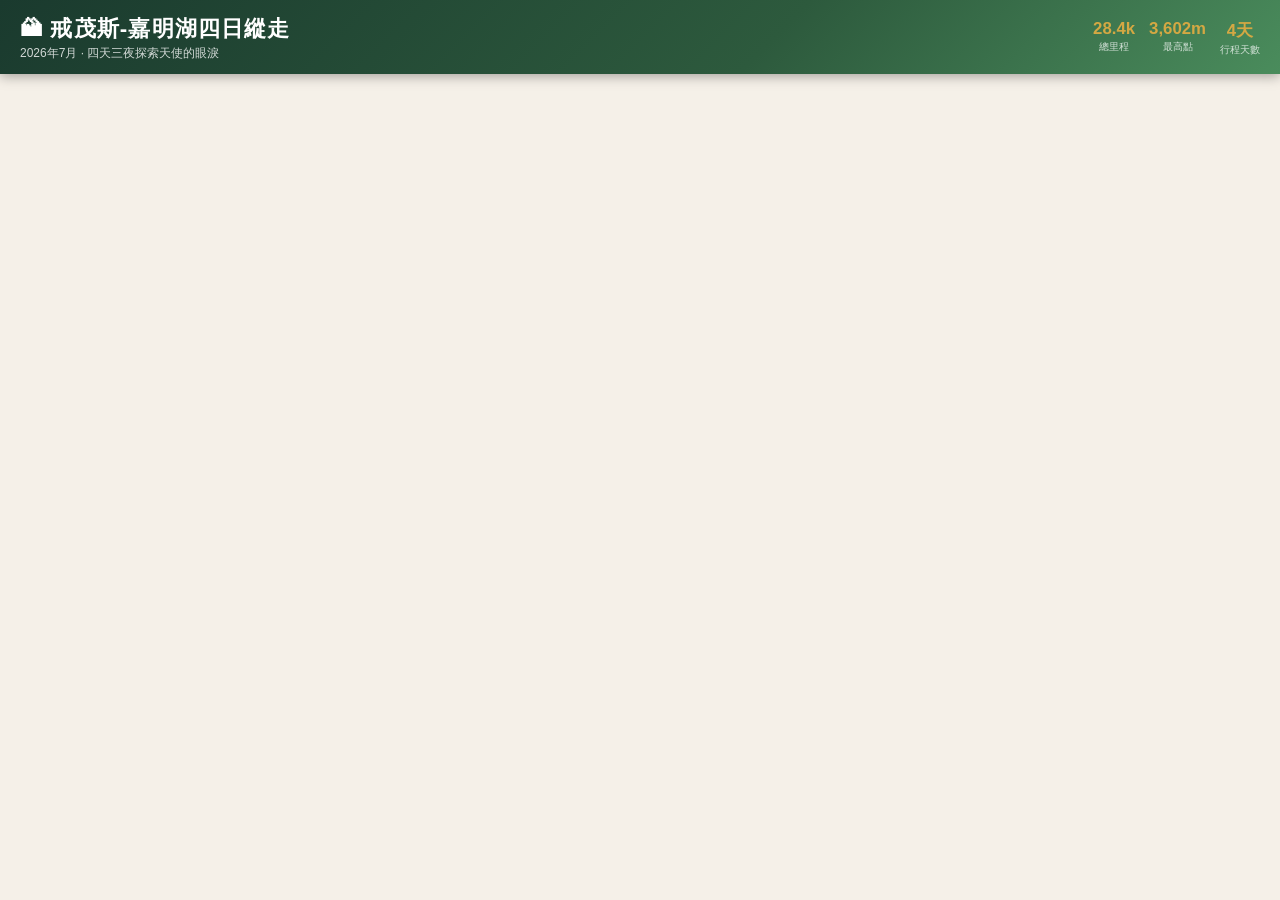
==== commit 0f88418d: "Add files via upload" ====
--- a/jiaminglake.html
+++ b/jiaminglake.html
@@ -10,13 +10,12 @@
 <body>
 <header class="site-header">
   <div class="header-title">
-    <h1>🏔 戒茂斯上嘉明湖四日縱走</h1>
-    <p>2025年4月 · 台東 · 四天三夜探索天使的眼淚</p>
+    <h1>🏔 戒茂斯-嘉明湖四日縱走</h1>
+    <p>2026年7月 · 四天三夜探索天使的眼淚</p>
   </div>
   <div class="header-stats">
-    <div class="stat"><span class="stat-val">~28.4k</span><span class="stat-lbl">總里程</span></div>
+    <div class="stat"><span class="stat-val">28.4k</span><span class="stat-lbl">總里程</span></div>
     <div class="stat"><span class="stat-val">3,602m</span><span class="stat-lbl">最高點</span></div>
-    <div class="stat"><span class="stat-val">21</span><span class="stat-lbl">行程亮點</span></div>
     <div class="stat"><span class="stat-val">4天</span><span class="stat-lbl">行程天數</span></div>
   </div>
 </header>
@@ -39,10 +38,10 @@
 
     <!-- 導覽與地標數值：手機上會併成同一列（見 CSS 的 display:contents 網格） -->
     <div id="wp-header-block">
-      <!-- 上一點／下一點：好點不易誤觸的大按鈕 -->
+      <!-- 上一張／下一張照片：好點不易誤觸的大按鈕，走完本地標的照片會接到相鄰地標 -->
       <div id="photo-modal-nav">
-        <button id="wp-nav-prev" class="wp-nav-btn" aria-label="上一點">‹<span class="wp-nav-label"> 上一點</span></button>
-        <button id="wp-nav-next" class="wp-nav-btn" aria-label="下一點"><span class="wp-nav-label">下一點 </span>›</button>
+        <button id="wp-nav-prev" class="wp-nav-btn" aria-label="上一張照片">‹<span class="wp-nav-label"> 上一張</span></button>
+        <button id="wp-nav-next" class="wp-nav-btn" aria-label="下一張照片"><span class="wp-nav-label">下一張 </span>›</button>
       </div>
 
       <!-- 距離／時間／海拔 與高度剖面整合為同一區塊 -->
@@ -81,6 +80,8 @@
 
         <!-- 照片段落文案 -->
         <div class="photo-essay-text">
+          <!-- 只在手機版顯示：粗體地標名稱，跟文案放在一起，桌機版標題已經在上方夠明顯了 -->
+          <div id="photo-modal-photo-heading" class="photo-heading"></div>
           <div id="photo-modal-photo-body"></div>
         </div>
       </div>
@@ -170,6 +171,13 @@
       <button id="edit-photo-modal-close" aria-label="關閉">✕</button>
     </div>
     <div class="form-modal-scrollable">
+      <div class="form-group">
+        <label>照片順序<span id="edit-photo-position" class="photo-position-hint"></span></label>
+        <div class="photo-reorder-row">
+          <button type="button" id="edit-photo-move-prev" class="wp-nav-btn">‹ 往前移</button>
+          <button type="button" id="edit-photo-move-next" class="wp-nav-btn">往後移 ›</button>
+        </div>
+      </div>
       <div class="form-group">
         <label for="edit-photo-image">更換照片（選填，留空則保留原圖）</label>
         <input type="file" id="edit-photo-image" accept="image/*" />
--- a/jiaminglake.css
+++ b/jiaminglake.css
@@ -185,7 +185,7 @@
   gap: 10px;
 }
 
-/* 編輯地標：緊貼在標題旁邊，與上一點／下一點分開 */
+/* 編輯地標：緊貼在標題旁邊，與上一張／下一張分開 */
 .title-edit-btn {
   background: none;
   border: none;
@@ -272,7 +272,7 @@
   color: #23303a;
 }
 
-/* 上一點／下一點：獨立一列、左右各佔一半，做成好點的大按鈕 */
+/* 上一張／下一張：獨立一列、左右各佔一半，做成好點的大按鈕 */
 #photo-modal-nav {
   display: flex;
   gap: 10px;
@@ -381,24 +381,24 @@
   margin-top: 14px;
 }
 
-/* 照片展示區 */
+/* 照片展示區：照片統一是 16:9，用 aspect-ratio 讓容器直接貼合照片本身的比例，
+   不再用猜測的固定高度，兩者之間就不會有多餘的留白 */
 .photo-img-wrap {
   position: relative;
   background: #f8fafc;
   border: 1px solid #f1f5f9;
   border-radius: 12px;
   overflow: hidden;
-  height: 320px;
-  display: flex;
-  align-items: center;
-  justify-content: center;
+  width: 100%;
+  aspect-ratio: 16 / 9;
+  height: auto;
   flex-shrink: 0;
 }
 
 .photo-img-wrap img {
-  max-width: 100%;
-  max-height: 100%;
-  object-fit: contain;
+  width: 100%;
+  height: 100%;
+  object-fit: cover;
   display: block;
 }
 
@@ -547,6 +547,15 @@
   transform: scale(1.2);
 }
 
+/* 手機版才顯示的粗體小標題，桌機版標題已經在上方夠明顯了，見下方 max-width:767px */
+.photo-heading {
+  display: none;
+  font-weight: 700;
+  font-size: 0.86rem;
+  color: var(--forest);
+  margin-bottom: 6px;
+}
+
 /* 故事文字：中文長段落靠行距與字距撐開可讀性，不用色塊側線 */
 #photo-modal-photo-body {
   font-size: 0.84rem;
@@ -557,16 +566,19 @@
   text-align: justify;
 }
 
-/* 照片彈窗：寬螢幕改成照片＋文字左右並排，兩者同時可見，長文字只在自己的欄位內捲動 */
+/* 照片彈窗：寬螢幕改成照片＋文字左右並排，兩者同時可見，長文字只在自己的欄位內捲動。
+   照片統一是 16:9，讓照片欄位用 aspect-ratio 決定自己的高度，文字欄位用 flex 預設的
+   align-items:stretch 直接貼齊照片的高度，彈窗整體高度也改成跟著內容走 (auto)，
+   不再是猜測出來的固定值，兩邊就不會有多餘的空白。 */
 @media(min-width:860px) {
   #photo-modal-box {
     width: 920px;
+    height: auto;
+    max-height: 90vh;
   }
 
   .photo-essay {
     flex-direction: row;
-    flex: 1;
-    min-height: 0;
     gap: 20px;
   }
 
@@ -575,12 +587,6 @@
     min-width: 0;
     display: flex;
     flex-direction: column;
-  }
-
-  .photo-img-wrap {
-    flex: 1;
-    height: auto;
-    min-height: 0;
   }
 
   .photo-essay-text {
@@ -725,6 +731,22 @@
   font-weight: 600;
   color: var(--muted);
   margin-bottom: 6px;
+}
+
+.photo-position-hint {
+  font-weight: 400;
+  color: #9aa5ad;
+  margin-left: 6px;
+}
+
+.photo-reorder-row {
+  display: flex;
+  gap: 10px;
+}
+
+.photo-reorder-row .wp-nav-btn {
+  flex: 1;
+  min-height: 38px;
 }
 
 .form-group input[type="text"],
@@ -844,11 +866,35 @@
 }
 
 @media(max-width:767px) {
-  /* 照片彈窗：縮小字級、圖片比例，讓一屏內能看到所有內容 */
+  /* 彈窗高度固定，不隨文案長短變動：標題列、導覽列、照片永遠在同一個位置，
+     長短不一的故事文字只在自己的區塊內捲動。
+     縮小一點尺寸 (不是滿版)，讓彈窗外面可以點擊關閉的範圍大一些，比較好關。 */
   #photo-modal-box {
     padding: 14px;
-    height: auto;
-    max-height: 92vh;
+    width: 100%;
+    max-width: 86vw;
+    height: 82vh;
+    max-height: 82vh;
+  }
+
+  /* 外層不捲動，改由文字區塊自己捲 */
+  #photo-modal-scrollable {
+    overflow: hidden;
+  }
+
+  .photo-essay {
+    flex: 1;
+    min-height: 0;
+  }
+
+  .photo-essay-media {
+    flex-shrink: 0;
+  }
+
+  .photo-essay-text {
+    flex: 1;
+    min-height: 0;
+    overflow-y: auto;
   }
 
   /* 標題 + 編輯鈕在左，關閉鈕固定在右上角 */
@@ -866,7 +912,7 @@
     gap: 8px;
   }
 
-  /* 導覽鈕與地標數值併成同一列：距離／時間／海拔縮小後放到上一點與下一點中間。
+  /* 導覽鈕與地標數值併成同一列：距離／時間／海拔縮小後放到上一張與下一張中間。
      用 display:contents 讓兩層容器的子元素直接變成同一個網格的項目，
      整列只佔一個按鈕的高度，省下來的空間全給下方的照片與文字。 */
   #wp-header-block {
@@ -920,7 +966,8 @@
   }
 
   .wp-stat-value {
-    font-size: 0.74rem;
+    font-size: 0.64rem;
+    white-space: nowrap;
   }
 
   /* 關閉按鈕固定在標題列右上角 */
@@ -956,10 +1003,10 @@
     line-height: 1.5;
   }
 
-  /* 剖面圖讓出來的空間全部給照片 */
-  .photo-img-wrap {
-    height: 300px;
-  }
+  .photo-heading {
+    display: block;
+  }
+
 
   /* 手機上照片已有左右箭頭可翻頁，點點省下來給照片與文字更多空間 */
   .photo-dots-row {
